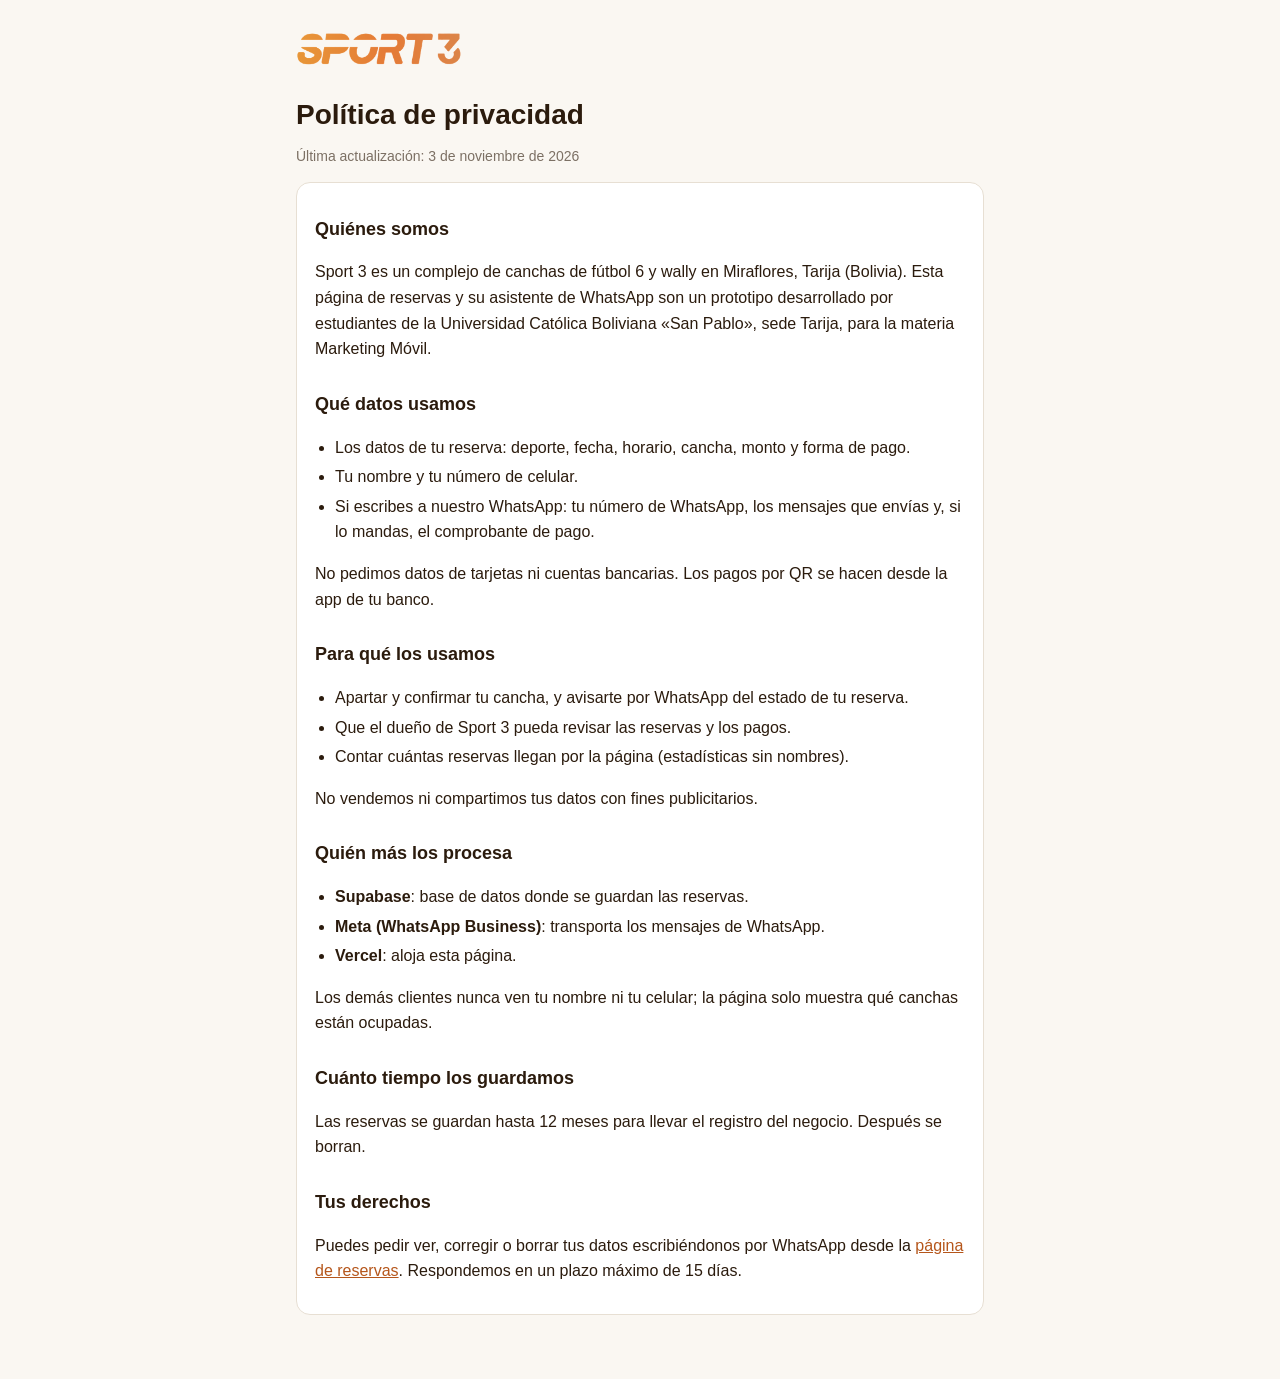
==== privacidad.html @ 4fa0f25d "Política de privacidad" ====
<!doctype html>
<html lang="es">
<head>
<meta charset="utf-8">
<meta name="viewport" content="width=device-width, initial-scale=1">
<title>Política de privacidad · Sport 3</title>
<meta name="description" content="Cómo Sport 3 usa los datos de las reservas de canchas hechas por la página y por WhatsApp.">
<link rel="icon" href="img/favicon.svg" type="image/svg+xml">
<style>
  :root{--fg:#2B1B0D;--mut:#7C7064;--line:#E7DFD3;--accent:#E57B37;--bg:#FAF7F2}
  *{box-sizing:border-box}
  body{margin:0;background:var(--bg);color:var(--fg);font:16px/1.6 -apple-system,BlinkMacSystemFont,"Segoe UI",Inter,sans-serif}
  main{max-width:720px;margin:0 auto;padding:32px 16px 64px}
  a{color:#B5561B}
  img{height:34px;width:auto}
  h1{font-size:28px;line-height:1.2;margin:24px 0 4px}
  h2{font-size:18px;margin:28px 0 6px}
  .mut{color:var(--mut);font-size:14px}
  ul{padding-left:20px}
  li{margin:4px 0}
  .box{background:#fff;border:1.5px solid var(--line);border-radius:14px;padding:4px 18px 14px}
</style>
</head>
<body>
<main>
  <a href="./"><img src="img/logo.png" alt="Sport 3"></a>
  <h1>Política de privacidad</h1>
  <p class="mut">Última actualización: 3 de noviembre de 2026</p>

  <div class="box">
    <h2>Quiénes somos</h2>
    <p>Sport 3 es un complejo de canchas de fútbol 6 y wally en Miraflores, Tarija (Bolivia). Esta página de reservas y su asistente de WhatsApp son un prototipo desarrollado por estudiantes de la Universidad Católica Boliviana «San Pablo», sede Tarija, para la materia Marketing Móvil.</p>

    <h2>Qué datos usamos</h2>
    <ul>
      <li>Los datos de tu reserva: deporte, fecha, horario, cancha, monto y forma de pago.</li>
      <li>Tu nombre y tu número de celular.</li>
      <li>Si escribes a nuestro WhatsApp: tu número de WhatsApp, los mensajes que envías y, si lo mandas, el comprobante de pago.</li>
    </ul>
    <p>No pedimos datos de tarjetas ni cuentas bancarias. Los pagos por QR se hacen desde la app de tu banco.</p>

    <h2>Para qué los usamos</h2>
    <ul>
      <li>Apartar y confirmar tu cancha, y avisarte por WhatsApp del estado de tu reserva.</li>
      <li>Que el dueño de Sport 3 pueda revisar las reservas y los pagos.</li>
      <li>Contar cuántas reservas llegan por la página (estadísticas sin nombres).</li>
    </ul>
    <p>No vendemos ni compartimos tus datos con fines publicitarios.</p>

    <h2>Quién más los procesa</h2>
    <ul>
      <li><b>Supabase</b>: base de datos donde se guardan las reservas.</li>
      <li><b>Meta (WhatsApp Business)</b>: transporta los mensajes de WhatsApp.</li>
      <li><b>Vercel</b>: aloja esta página.</li>
    </ul>
    <p>Los demás clientes nunca ven tu nombre ni tu celular; la página solo muestra qué canchas están ocupadas.</p>

    <h2>Cuánto tiempo los guardamos</h2>
    <p>Las reservas se guardan hasta 12 meses para llevar el registro del negocio. Después se borran.</p>

    <h2>Tus derechos</h2>
    <p>Puedes pedir ver, corregir o borrar tus datos escribiéndonos por WhatsApp desde la <a href="./">página de reservas</a>. Respondemos en un plazo máximo de 15 días.</p>
  </div>
</main>
</body>
</html>
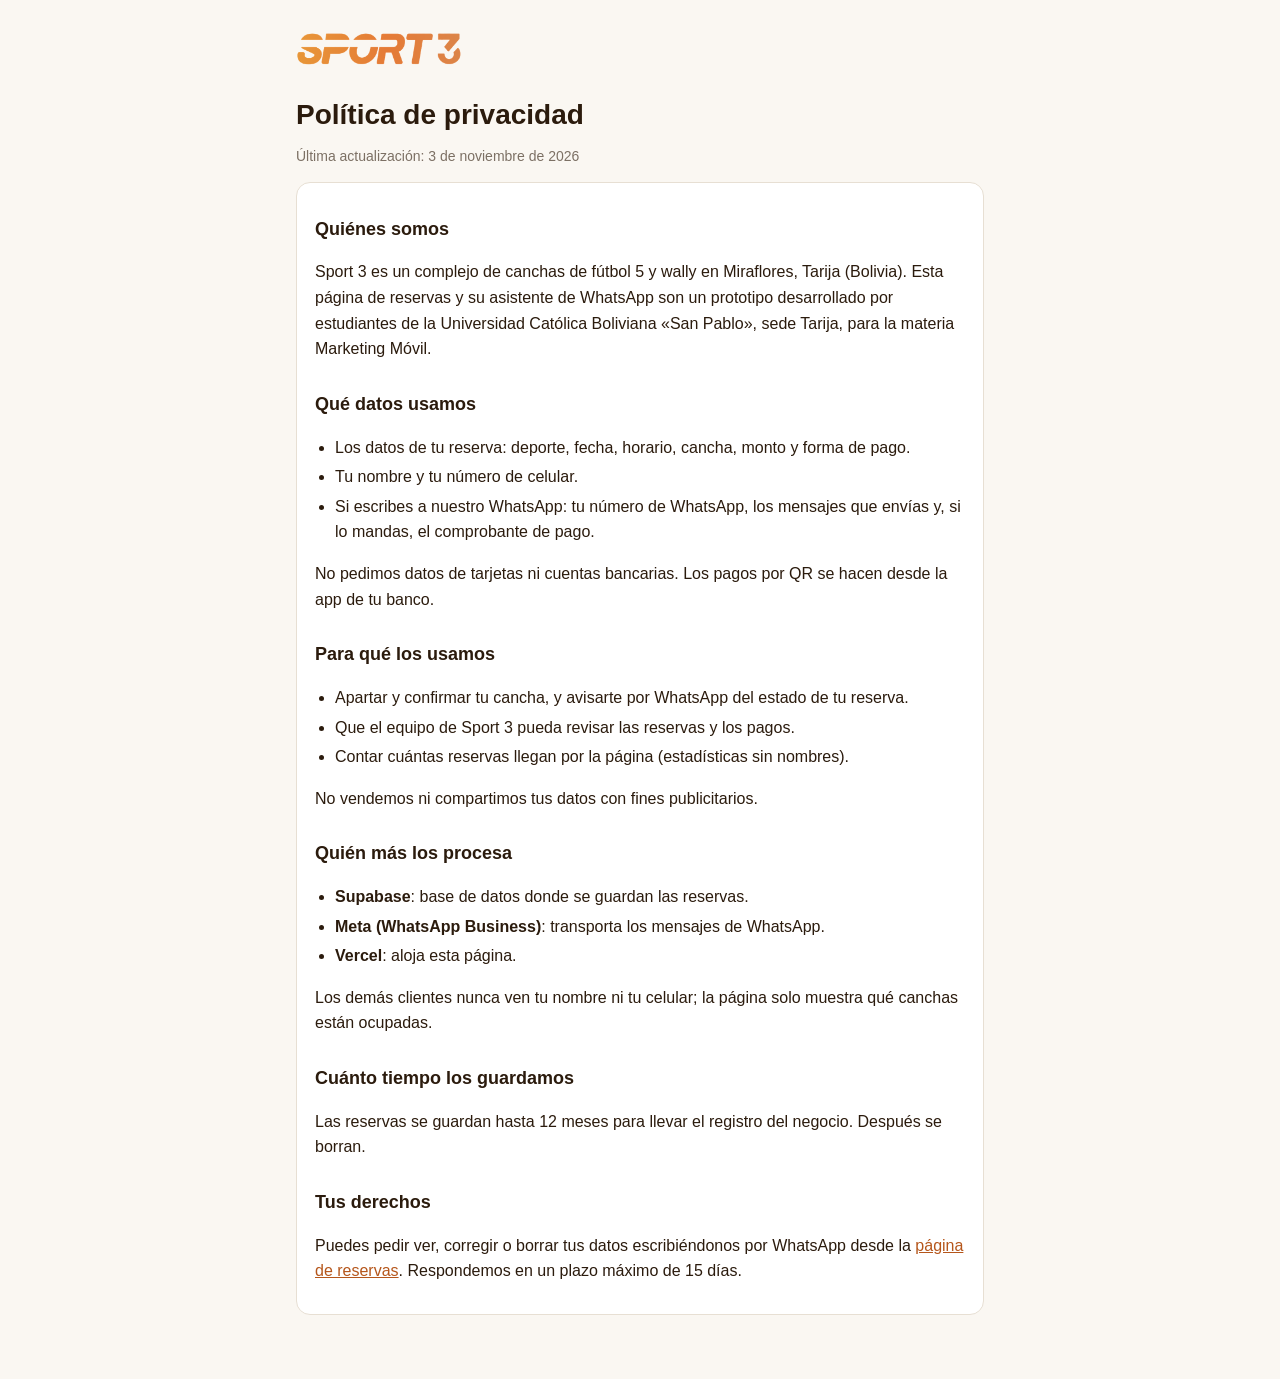
==== commit f4e2a27a: "Add files via upload Fútbol 5, cancha al llegar, nuevo resumen" ====
--- a/privacidad.html
+++ b/privacidad.html
@@ -29,7 +29,7 @@
 
   <div class="box">
     <h2>Quiénes somos</h2>
-    <p>Sport 3 es un complejo de canchas de fútbol 6 y wally en Miraflores, Tarija (Bolivia). Esta página de reservas y su asistente de WhatsApp son un prototipo desarrollado por estudiantes de la Universidad Católica Boliviana «San Pablo», sede Tarija, para la materia Marketing Móvil.</p>
+    <p>Sport 3 es un complejo de canchas de fútbol 5 y wally en Miraflores, Tarija (Bolivia). Esta página de reservas y su asistente de WhatsApp son un prototipo desarrollado por estudiantes de la Universidad Católica Boliviana «San Pablo», sede Tarija, para la materia Marketing Móvil.</p>
 
     <h2>Qué datos usamos</h2>
     <ul>
@@ -42,7 +42,7 @@
     <h2>Para qué los usamos</h2>
     <ul>
       <li>Apartar y confirmar tu cancha, y avisarte por WhatsApp del estado de tu reserva.</li>
-      <li>Que el dueño de Sport 3 pueda revisar las reservas y los pagos.</li>
+      <li>Que el equipo de Sport 3 pueda revisar las reservas y los pagos.</li>
       <li>Contar cuántas reservas llegan por la página (estadísticas sin nombres).</li>
     </ul>
     <p>No vendemos ni compartimos tus datos con fines publicitarios.</p>
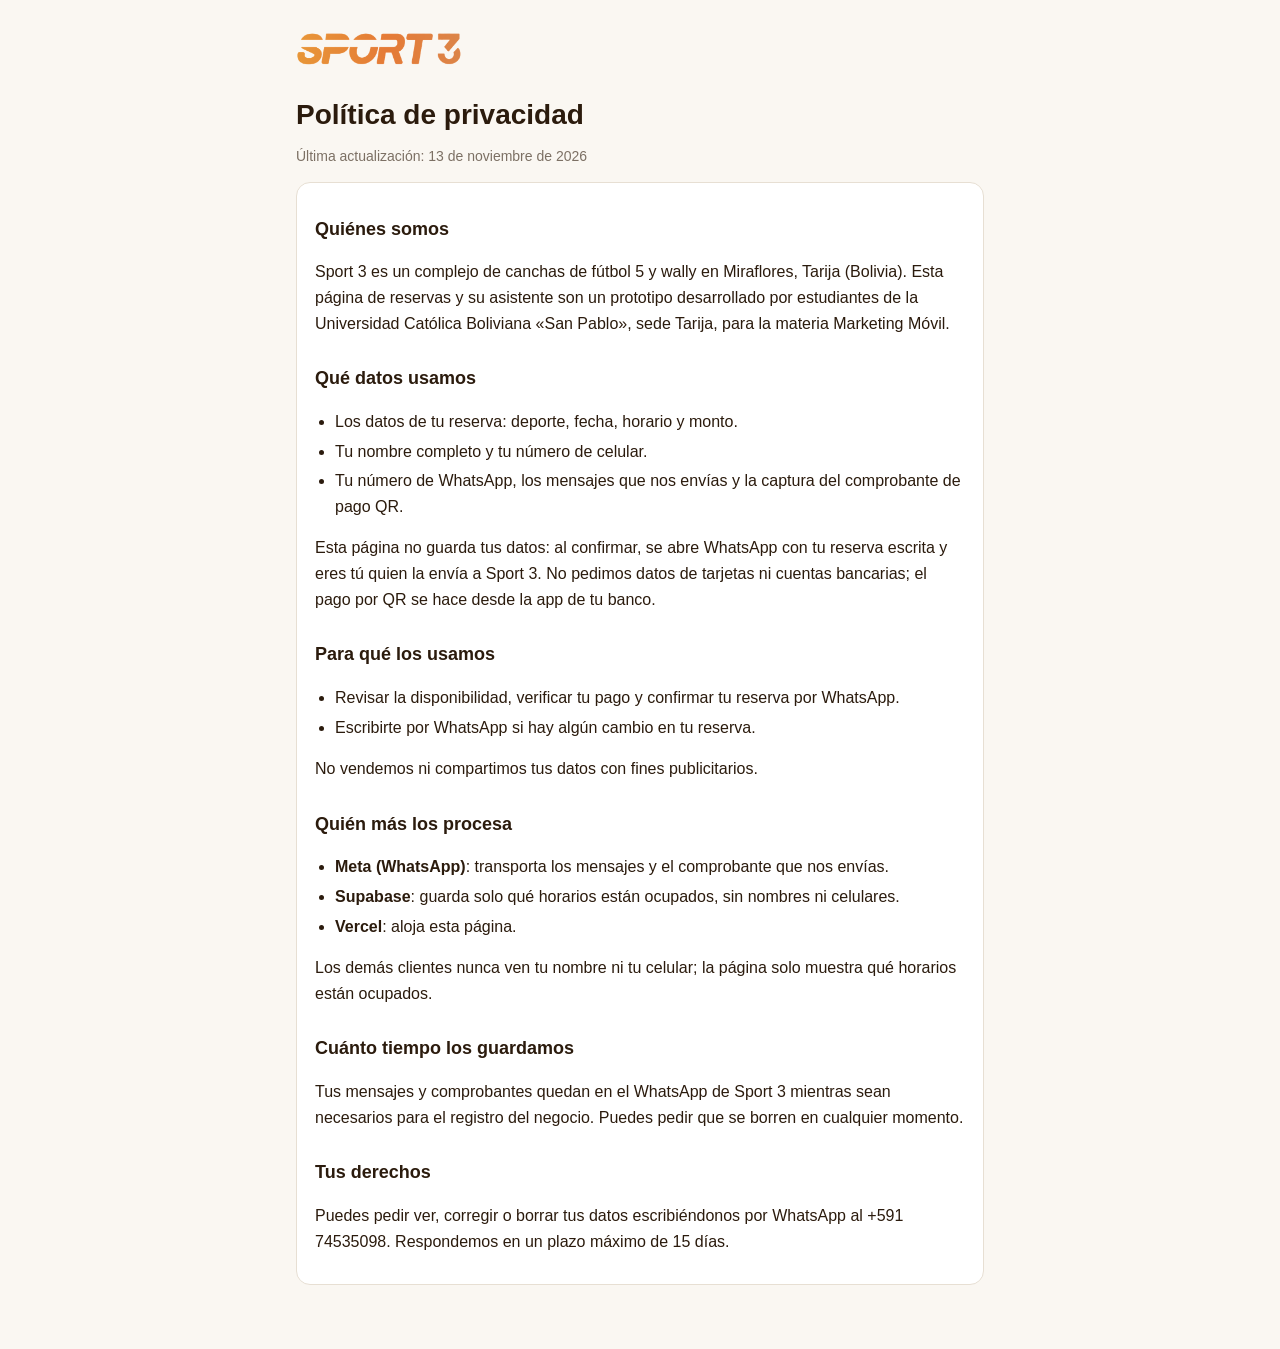
==== commit 411dd934: "Add files via upload" ====
--- a/privacidad.html
+++ b/privacidad.html
@@ -25,41 +25,40 @@
 <main>
   <a href="./"><img src="img/logo.png" alt="Sport 3"></a>
   <h1>Política de privacidad</h1>
-  <p class="mut">Última actualización: 3 de noviembre de 2026</p>
+  <p class="mut">Última actualización: 13 de noviembre de 2026</p>
 
   <div class="box">
     <h2>Quiénes somos</h2>
-    <p>Sport 3 es un complejo de canchas de fútbol 5 y wally en Miraflores, Tarija (Bolivia). Esta página de reservas y su asistente de WhatsApp son un prototipo desarrollado por estudiantes de la Universidad Católica Boliviana «San Pablo», sede Tarija, para la materia Marketing Móvil.</p>
+    <p>Sport 3 es un complejo de canchas de fútbol 5 y wally en Miraflores, Tarija (Bolivia). Esta página de reservas y su asistente son un prototipo desarrollado por estudiantes de la Universidad Católica Boliviana «San Pablo», sede Tarija, para la materia Marketing Móvil.</p>
 
     <h2>Qué datos usamos</h2>
     <ul>
-      <li>Los datos de tu reserva: deporte, fecha, horario, cancha, monto y forma de pago.</li>
-      <li>Tu nombre y tu número de celular.</li>
-      <li>Si escribes a nuestro WhatsApp: tu número de WhatsApp, los mensajes que envías y, si lo mandas, el comprobante de pago.</li>
+      <li>Los datos de tu reserva: deporte, fecha, horario y monto.</li>
+      <li>Tu nombre completo y tu número de celular.</li>
+      <li>Tu número de WhatsApp, los mensajes que nos envías y la captura del comprobante de pago QR.</li>
     </ul>
-    <p>No pedimos datos de tarjetas ni cuentas bancarias. Los pagos por QR se hacen desde la app de tu banco.</p>
+    <p>Esta página no guarda tus datos: al confirmar, se abre WhatsApp con tu reserva escrita y eres tú quien la envía a Sport 3. No pedimos datos de tarjetas ni cuentas bancarias; el pago por QR se hace desde la app de tu banco.</p>
 
     <h2>Para qué los usamos</h2>
     <ul>
-      <li>Apartar y confirmar tu cancha, y avisarte por WhatsApp del estado de tu reserva.</li>
-      <li>Que el equipo de Sport 3 pueda revisar las reservas y los pagos.</li>
-      <li>Contar cuántas reservas llegan por la página (estadísticas sin nombres).</li>
+      <li>Revisar la disponibilidad, verificar tu pago y confirmar tu reserva por WhatsApp.</li>
+      <li>Escribirte por WhatsApp si hay algún cambio en tu reserva.</li>
     </ul>
     <p>No vendemos ni compartimos tus datos con fines publicitarios.</p>
 
     <h2>Quién más los procesa</h2>
     <ul>
-      <li><b>Supabase</b>: base de datos donde se guardan las reservas.</li>
-      <li><b>Meta (WhatsApp Business)</b>: transporta los mensajes de WhatsApp.</li>
+      <li><b>Meta (WhatsApp)</b>: transporta los mensajes y el comprobante que nos envías.</li>
+      <li><b>Supabase</b>: guarda solo qué horarios están ocupados, sin nombres ni celulares.</li>
       <li><b>Vercel</b>: aloja esta página.</li>
     </ul>
-    <p>Los demás clientes nunca ven tu nombre ni tu celular; la página solo muestra qué canchas están ocupadas.</p>
+    <p>Los demás clientes nunca ven tu nombre ni tu celular; la página solo muestra qué horarios están ocupados.</p>
 
     <h2>Cuánto tiempo los guardamos</h2>
-    <p>Las reservas se guardan hasta 12 meses para llevar el registro del negocio. Después se borran.</p>
+    <p>Tus mensajes y comprobantes quedan en el WhatsApp de Sport 3 mientras sean necesarios para el registro del negocio. Puedes pedir que se borren en cualquier momento.</p>
 
     <h2>Tus derechos</h2>
-    <p>Puedes pedir ver, corregir o borrar tus datos escribiéndonos por WhatsApp desde la <a href="./">página de reservas</a>. Respondemos en un plazo máximo de 15 días.</p>
+    <p>Puedes pedir ver, corregir o borrar tus datos escribiéndonos por WhatsApp al +591 74535098. Respondemos en un plazo máximo de 15 días.</p>
   </div>
 </main>
 </body>
